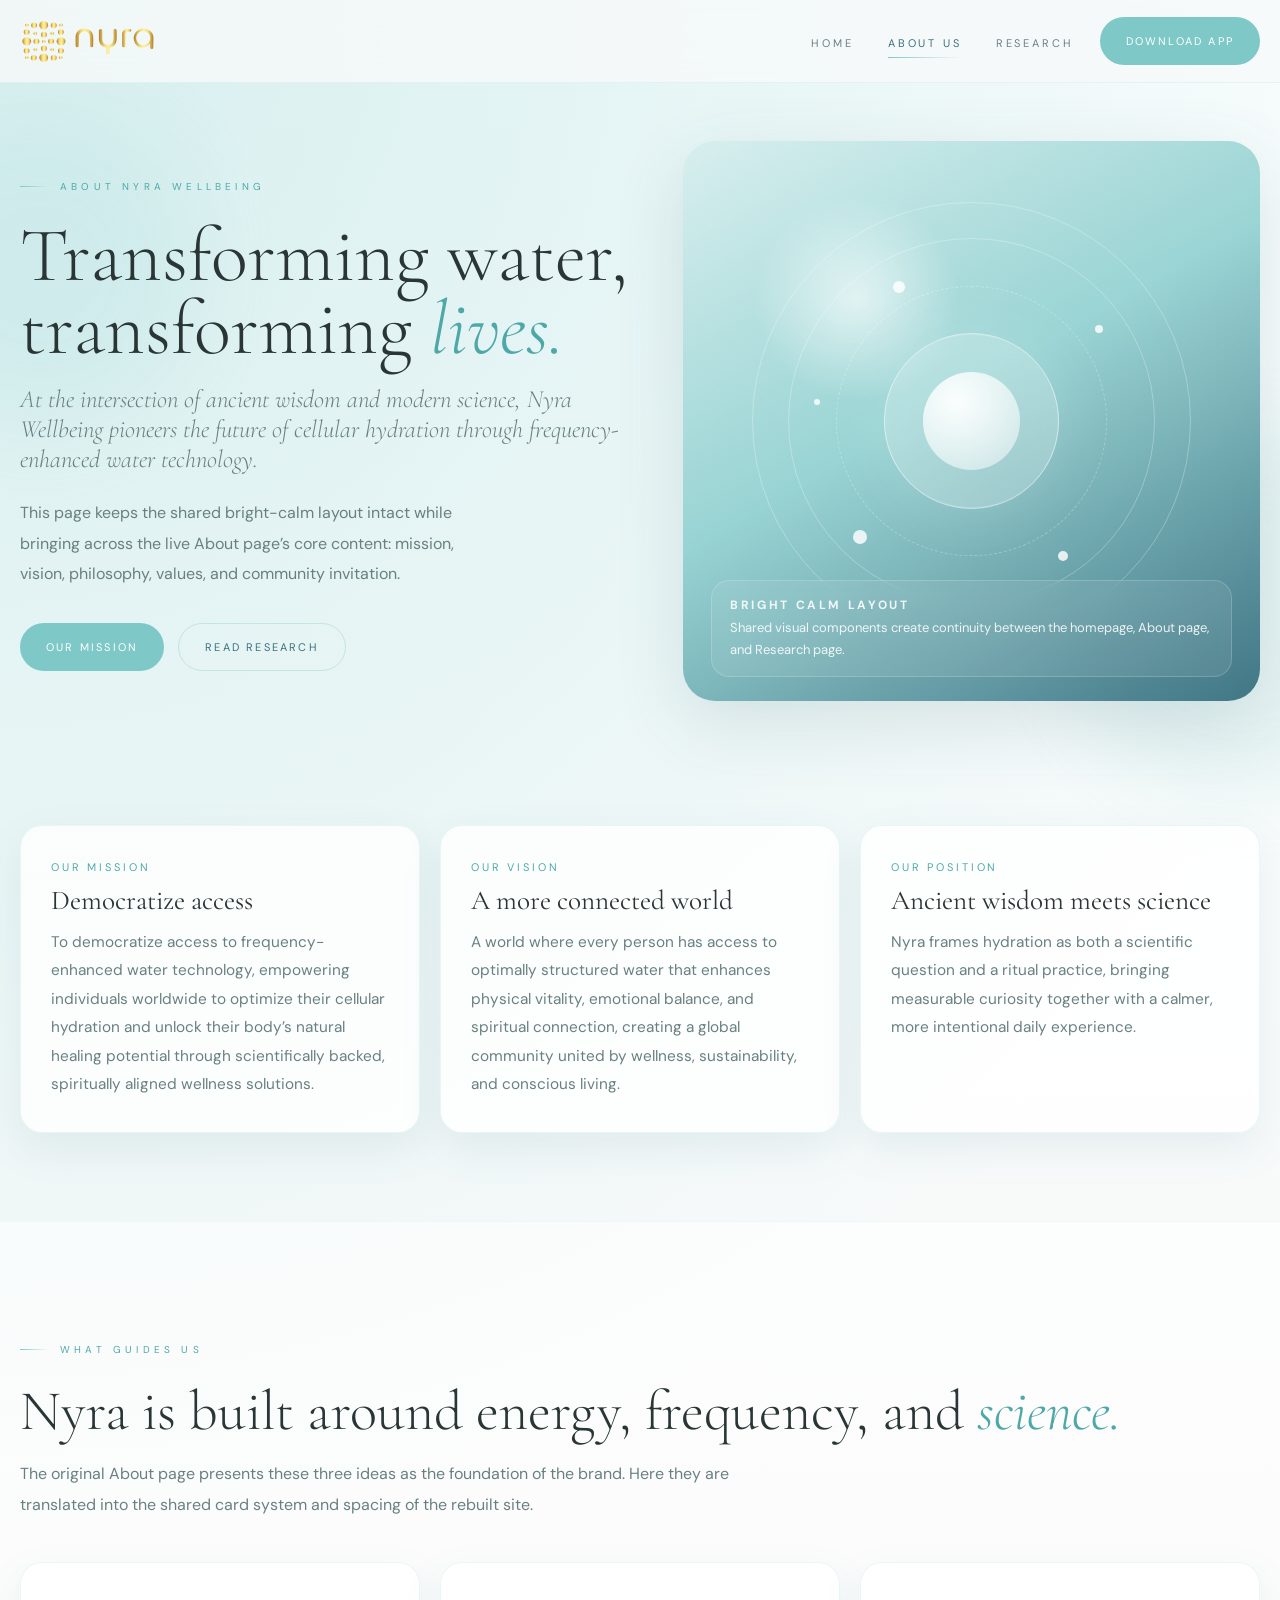
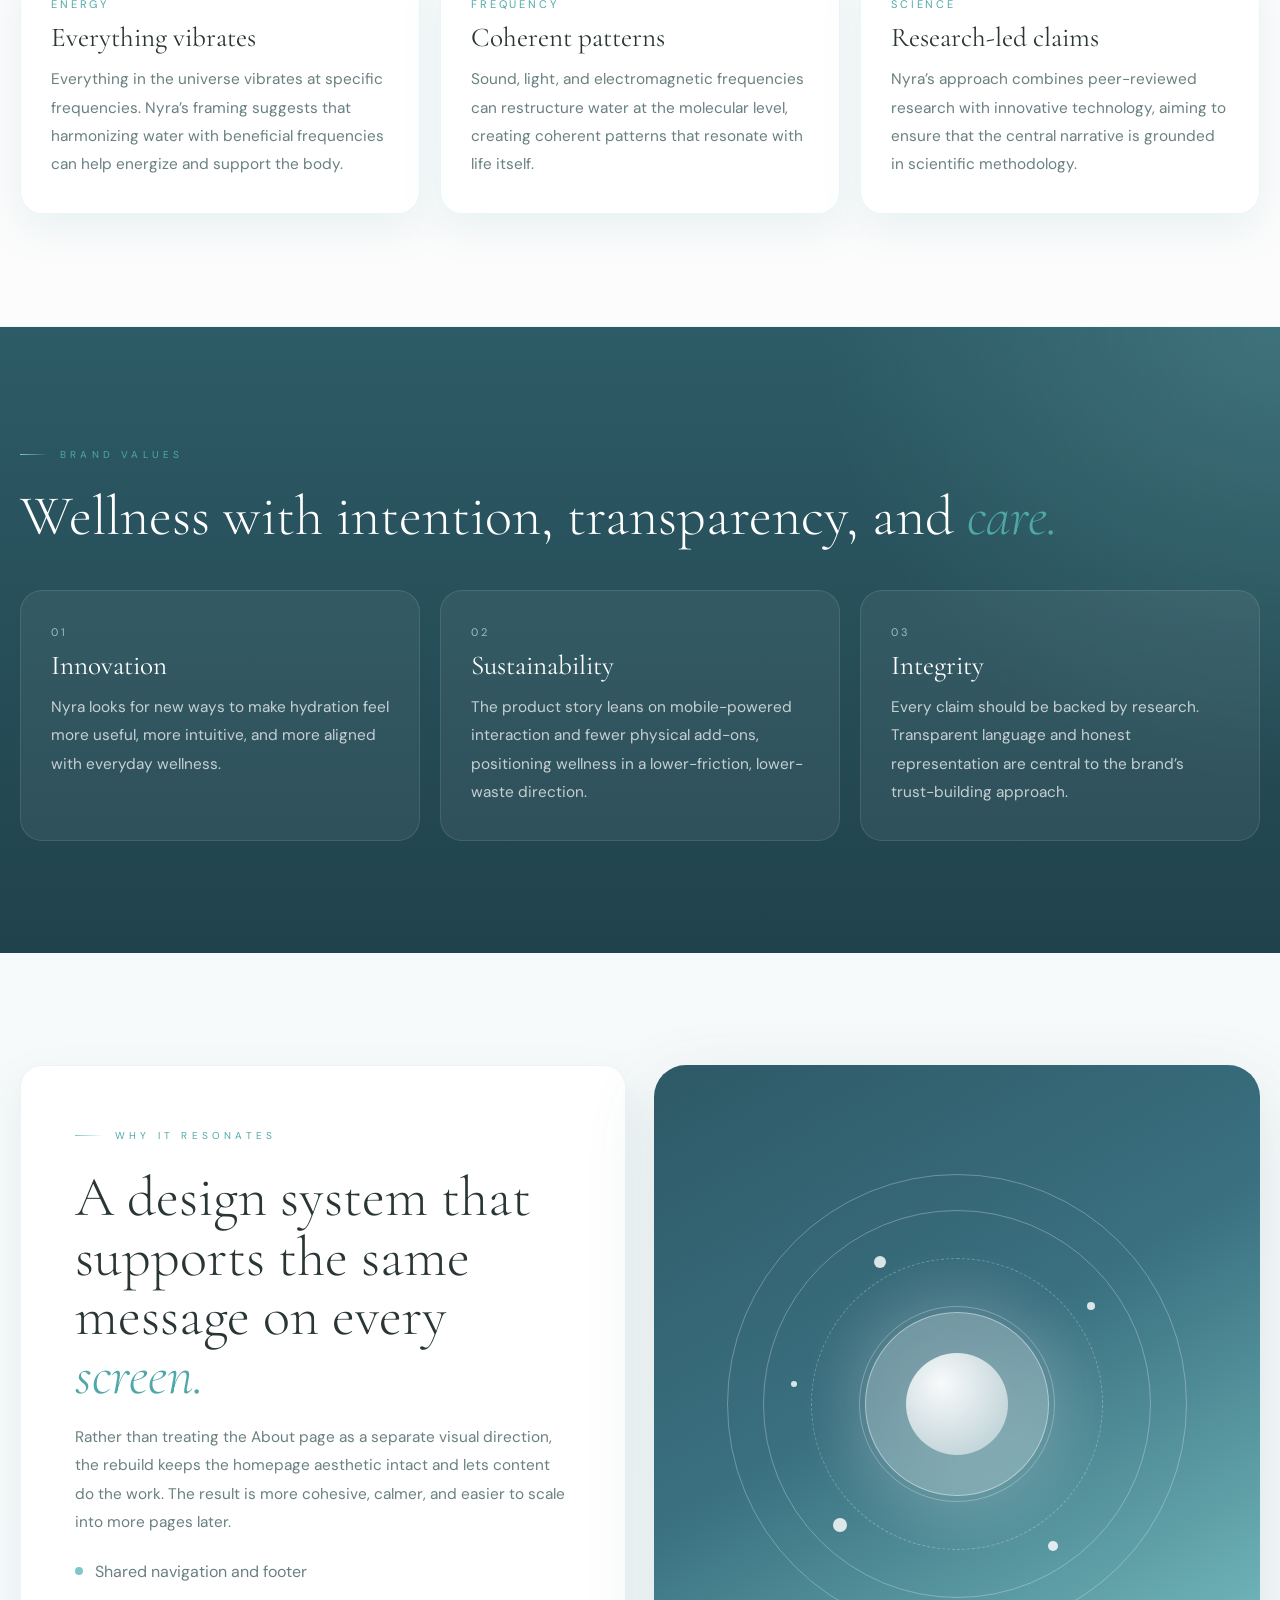
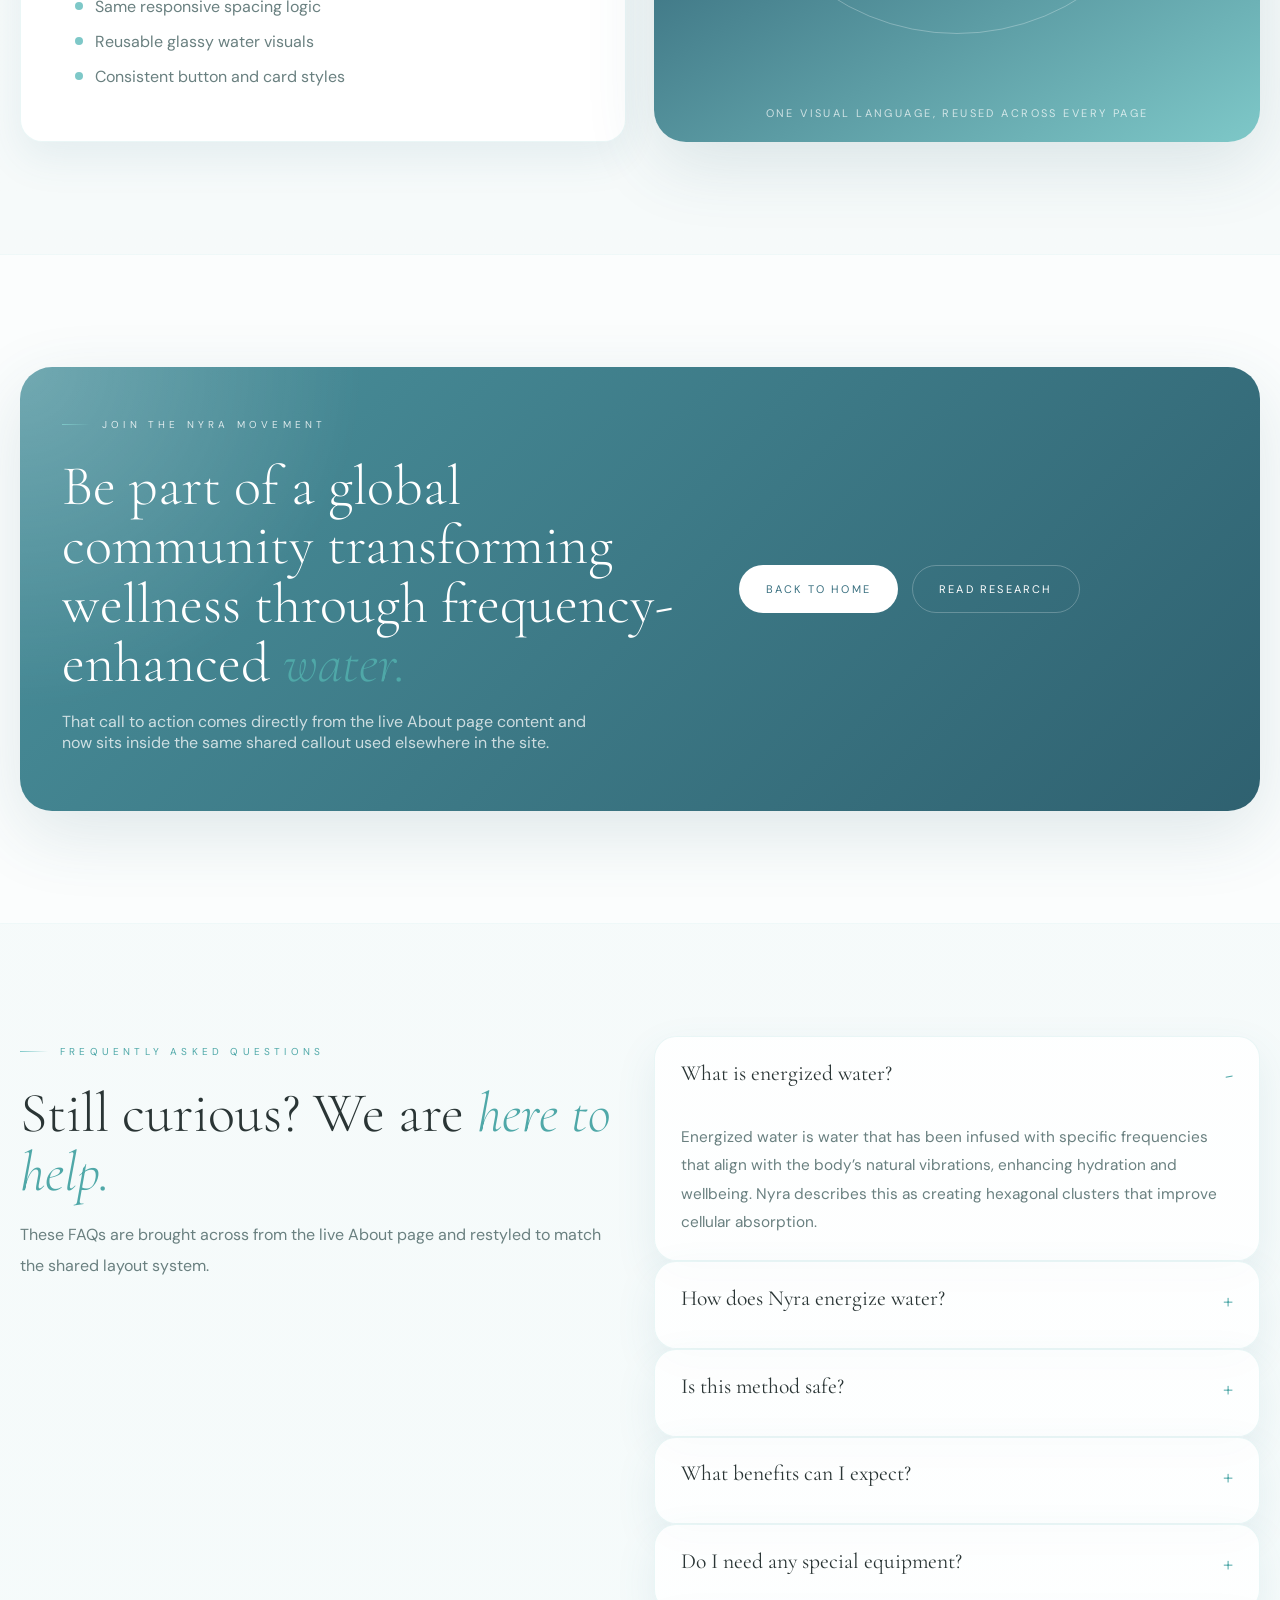
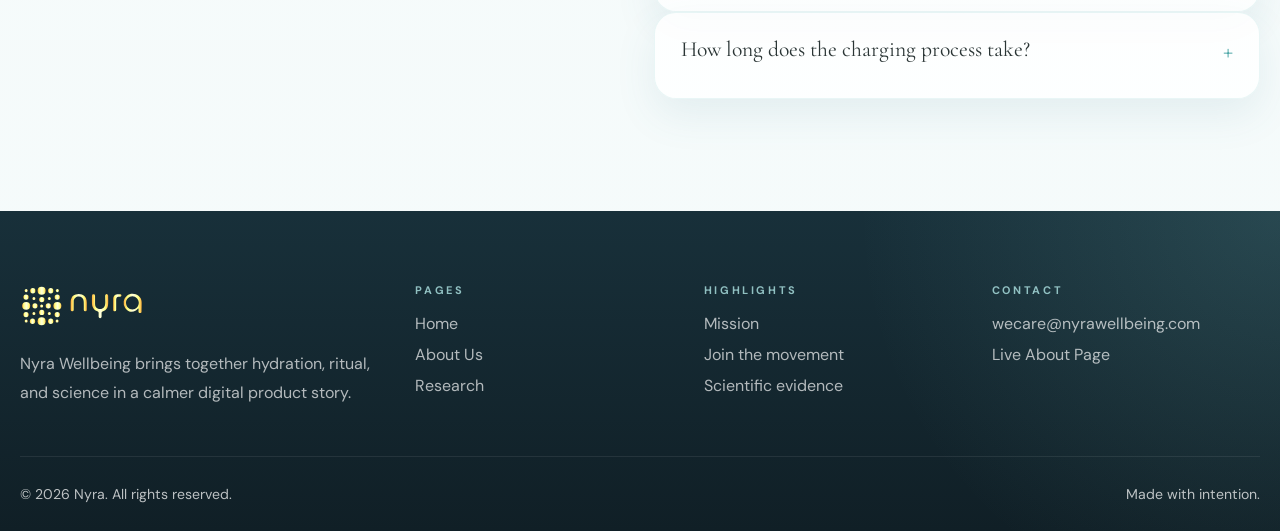
==== about.html @ 3daca449 "Add files via upload" ====
<!DOCTYPE html>
<html lang="en">
<head>
  <meta charset="UTF-8">
  <meta name="viewport" content="width=device-width, initial-scale=1.0">
  <title>About Us | Nyra</title>
  <meta name="description" content="Learn about Nyra Wellbeing's mission, vision, values, and the philosophy behind frequency-enhanced water technology.">
  <link rel="icon" href="logo.svg" type="image/svg+xml">
  <link rel="stylesheet" href="styles.css">
</head>
<body class="is-loading">
  <div class="preloader" data-preloader aria-hidden="true">
    <div class="preloader__orb">
      <span class="preloader__ring"></span>
      <span class="preloader__ring"></span>
      <span class="preloader__ring"></span>
      <div class="preloader__logo-wrap">
        <img class="preloader__logo" src="logo.svg" alt="Nyra logo">
      </div>
      <span class="preloader__label">Loading Nyra</span>
    </div>
  </div>

  <div class="page-shell">
    <header class="site-header">
      <div class="container site-header__inner">
        <a class="brand" href="index.html" aria-label="Nyra home"><img src="logo.svg" alt="Nyra"></a>
        <button class="nav-toggle" type="button" aria-label="Toggle navigation" aria-expanded="false" data-nav-toggle><span></span></button>
        <nav class="site-nav" data-site-nav aria-label="Primary">
          <ul class="site-nav__links">
            <li><a href="index.html">Home</a></li>
            <li><a href="about.html" aria-current="page">About Us</a></li>
            <li><a href="research.html">Research</a></li>
          </ul>
          <a class="button" href="#join">Download App</a>
        </nav>
      </div>
    </header>

    <main>
      <section class="page-hero">
        <div class="container page-hero__grid">
          <div>
            <div class="eyebrow">About Nyra Wellbeing</div>
            <h1 class="display">Transforming water, transforming <em>lives.</em></h1>
            <p class="hero__sub">At the intersection of ancient wisdom and modern science, Nyra Wellbeing pioneers the future of cellular hydration through frequency-enhanced water technology.</p>
            <p class="lede">This page keeps the shared bright-calm layout intact while bringing across the live About page’s core content: mission, vision, philosophy, values, and community invitation.</p>
            <div class="hero__actions">
              <a class="button" href="#mission">Our Mission</a>
              <a class="button-ghost" href="research.html">Read Research</a>
            </div>
          </div>
          <div class="page-visual page-visual--alt">
            <div class="page-visual__inner">
              <div class="orb-cluster">
                <span class="orb-cluster__ring"></span><span class="orb-cluster__ring"></span><span class="orb-cluster__ring"></span><span class="orb-cluster__ring"></span>
                <span class="bubble bubble--1"></span><span class="bubble bubble--2"></span><span class="bubble bubble--3"></span><span class="bubble bubble--4"></span><span class="bubble bubble--5"></span>
                <div class="orb-cluster__core"></div>
              </div>
            </div>
            <div class="page-visual__caption"><strong>Bright Calm Layout</strong><p>Shared visual components create continuity between the homepage, About page, and Research page.</p></div>
          </div>
        </div>
      </section>

      <section class="section section--compact" id="mission">
        <div class="container cards-3">
          <article class="value-card"><div class="card__kicker">Our Mission</div><h3>Democratize access</h3><p>To democratize access to frequency-enhanced water technology, empowering individuals worldwide to optimize their cellular hydration and unlock their body’s natural healing potential through scientifically backed, spiritually aligned wellness solutions.</p></article>
          <article class="value-card"><div class="card__kicker">Our Vision</div><h3>A more connected world</h3><p>A world where every person has access to optimally structured water that enhances physical vitality, emotional balance, and spiritual connection, creating a global community united by wellness, sustainability, and conscious living.</p></article>
          <article class="value-card"><div class="card__kicker">Our Position</div><h3>Ancient wisdom meets science</h3><p>Nyra frames hydration as both a scientific question and a ritual practice, bringing measurable curiosity together with a calmer, more intentional daily experience.</p></article>
        </div>
      </section>

      <section class="section section-surface">
        <div class="container">
          <div class="eyebrow">What Guides Us</div>
          <h2 class="heading">Nyra is built around energy, frequency, and <em>science.</em></h2>
          <p class="intro">The original About page presents these three ideas as the foundation of the brand. Here they are translated into the shared card system and spacing of the rebuilt site.</p>
          <div class="cards-3" style="margin-top: 42px;">
            <article class="card"><div class="card__kicker">Energy</div><h3>Everything vibrates</h3><p>Everything in the universe vibrates at specific frequencies. Nyra’s framing suggests that harmonizing water with beneficial frequencies can help energize and support the body.</p></article>
            <article class="card"><div class="card__kicker">Frequency</div><h3>Coherent patterns</h3><p>Sound, light, and electromagnetic frequencies can restructure water at the molecular level, creating coherent patterns that resonate with life itself.</p></article>
            <article class="card"><div class="card__kicker">Science</div><h3>Research-led claims</h3><p>Nyra’s approach combines peer-reviewed research with innovative technology, aiming to ensure that the central narrative is grounded in scientific methodology.</p></article>
          </div>
        </div>
      </section>

      <section class="section section-dark">
        <div class="container">
          <div class="eyebrow">Brand Values</div>
          <h2 class="heading">Wellness with intention, transparency, and <em>care.</em></h2>
          <div class="timeline-grid" style="margin-top: 44px;">
            <article class="timeline-card"><div class="timeline-card__step">01</div><h3>Innovation</h3><p>Nyra looks for new ways to make hydration feel more useful, more intuitive, and more aligned with everyday wellness.</p></article>
            <article class="timeline-card"><div class="timeline-card__step">02</div><h3>Sustainability</h3><p>The product story leans on mobile-powered interaction and fewer physical add-ons, positioning wellness in a lower-friction, lower-waste direction.</p></article>
            <article class="timeline-card"><div class="timeline-card__step">03</div><h3>Integrity</h3><p>Every claim should be backed by research. Transparent language and honest representation are central to the brand’s trust-building approach.</p></article>
          </div>
        </div>
      </section>

      <section class="section">
        <div class="container split-panel">
          <div class="panel split-copy">
            <div class="eyebrow">Why It Resonates</div>
            <h2 class="heading">A design system that supports the same message on every <em>screen.</em></h2>
            <p>Rather than treating the About page as a separate visual direction, the rebuild keeps the homepage aesthetic intact and lets content do the work. The result is more cohesive, calmer, and easier to scale into more pages later.</p>
            <div class="pill-list"><span>Shared navigation and footer</span><span>Same responsive spacing logic</span><span>Reusable glassy water visuals</span><span>Consistent button and card styles</span></div>
          </div>
          <div class="panel-visual">
            <div class="hero-visual__inner">
              <div class="hero-orb">
                <span class="ring"></span><span class="ring"></span><span class="ring"></span><span class="ring"></span>
                <span class="spark spark--1"></span><span class="spark spark--2"></span><span class="spark spark--3"></span><span class="spark spark--4"></span><span class="spark spark--5"></span>
                <div class="orb-core"></div>
              </div>
            </div>
            <div class="panel-visual__note">One visual language, reused across every page</div>
          </div>
        </div>
      </section>

      <section class="section section-surface" id="join">
        <div class="container cta-band">
          <div>
            <div class="eyebrow" style="color: rgba(255,255,255,0.8);">Join the Nyra Movement</div>
            <h2 class="heading">Be part of a global community transforming wellness through frequency-enhanced <em>water.</em></h2>
            <p>That call to action comes directly from the live About page content and now sits inside the same shared callout used elsewhere in the site.</p>
          </div>
          <div class="hero__actions" style="margin-top: 0;">
            <a class="button-light" href="index.html">Back to Home</a>
            <a class="button-ghost" href="research.html" style="color: white; border-color: rgba(255,255,255,0.24);">Read Research</a>
          </div>
        </div>
      </section>

      <section class="section">
        <div class="container faq-grid">
          <div>
            <div class="eyebrow">Frequently Asked Questions</div>
            <h2 class="heading">Still curious? We are <em>here to help.</em></h2>
            <p class="intro">These FAQs are brought across from the live About page and restyled to match the shared layout system.</p>
          </div>
          <div>
            <details class="faq-item" open><summary>What is energized water?</summary><p>Energized water is water that has been infused with specific frequencies that align with the body’s natural vibrations, enhancing hydration and wellbeing. Nyra describes this as creating hexagonal clusters that improve cellular absorption.</p></details>
            <details class="faq-item"><summary>How does Nyra energize water?</summary><p>The Nyra app uses frequency patterns and sound vibrations delivered through a mobile device to charge water at a molecular level, using proprietary algorithms to restructure water for improved bioavailability.</p></details>
            <details class="faq-item"><summary>Is this method safe?</summary><p>Nyra positions the method as non-invasive, eco-friendly, and aligned to natural resonance patterns found in healthy biological systems.</p></details>
            <details class="faq-item"><summary>What benefits can I expect?</summary><p>Regular use may help improve cellular hydration, energy levels, emotional balance, immunity, and overall vitality, with users also reporting support for meditation, sleep, and physical performance.</p></details>
            <details class="faq-item"><summary>Do I need any special equipment?</summary><p>No. The experience is designed around just a mobile phone, the Nyra app, and clean drinking water.</p></details>
            <details class="faq-item"><summary>How long does the charging process take?</summary><p>Typical sessions range from 3 to 10 minutes depending on the selected wellness goal.</p></details>
          </div>
        </div>
      </section>
    </main>

    <footer class="footer">
      <div class="container">
        <div class="footer-grid">
          <div><a class="brand" href="index.html" aria-label="Nyra home"><img src="logo.svg" alt="Nyra"></a><p style="max-width: 360px; line-height: 1.85;">Nyra Wellbeing brings together hydration, ritual, and science in a calmer digital product story.</p></div>
          <div><h3>Pages</h3><ul><li><a href="index.html">Home</a></li><li><a href="about.html">About Us</a></li><li><a href="research.html">Research</a></li></ul></div>
          <div><h3>Highlights</h3><ul><li><a href="#mission">Mission</a></li><li><a href="#join">Join the movement</a></li><li><a href="research.html">Scientific evidence</a></li></ul></div>
          <div><h3>Contact</h3><ul><li><a href="mailto:wecare@nyrawellbeing.com">wecare@nyrawellbeing.com</a></li><li><a href="https://nyrawellbeing.com/about-us/" target="_blank" rel="noreferrer">Live About Page</a></li></ul></div>
        </div>
        <div class="footer-bottom"><span>&copy; <span data-year></span> Nyra. All rights reserved.</span><span>Made with intention.</span></div>
      </div>
    </footer>
  </div>

  <script src="script.js"></script>
</body>
</html>
---- styles.css ----
@import url("https://fonts.googleapis.com/css2?family=Cormorant+Garamond:wght@300;400;500;600&family=DM+Sans:wght@300;400;500;600&display=swap");

*,
*::before,
*::after {
  box-sizing: border-box;
}

:root {
  --spark: #7ec8c8;
  --spark-light: #a8dcdc;
  --spark-dark: #4fa8a8;
  --deep: #3a7080;
  --deepest: #234450;
  --haze: #f7f9f9;
  --mist: #ebf5f5;
  --glacial: #d8eeee;
  --foam: rgba(255, 255, 255, 0.74);
  --slate: #2a3535;
  --grey: #6a8080;
  --soft-grey: #8fa6a6;
  --pearl: #f2ece2;
  --sand: #ede4d8;
  --shadow: 0 22px 70px rgba(48, 101, 114, 0.14);
  --shadow-soft: 0 16px 40px rgba(72, 132, 144, 0.1);
  --radius-lg: 32px;
  --radius-md: 22px;
  --radius-sm: 16px;
  --container: 1240px;
  --nav-h: 82px;
}

html {
  scroll-behavior: smooth;
}

body {
  margin: 0;
  font-family: "DM Sans", sans-serif;
  color: var(--slate);
  background:
    radial-gradient(circle at top left, rgba(168, 220, 220, 0.45), transparent 28%),
    linear-gradient(180deg, #fcfefe 0%, var(--haze) 28%, #f5fbfb 100%);
  overflow-x: hidden;
}

body.is-loading {
  overflow: hidden;
}

img {
  max-width: 100%;
  display: block;
}

a {
  color: inherit;
}

.page-shell {
  position: relative;
  isolation: isolate;
}

.page-shell::before,
.page-shell::after {
  content: "";
  position: fixed;
  inset: auto;
  pointer-events: none;
  z-index: -1;
  border-radius: 999px;
  filter: blur(40px);
  opacity: 0.45;
}

.page-shell::before {
  top: 12vh;
  left: -120px;
  width: 320px;
  height: 320px;
  background: rgba(168, 220, 220, 0.5);
}

.page-shell::after {
  right: -140px;
  bottom: 12vh;
  width: 360px;
  height: 360px;
  background: rgba(126, 200, 200, 0.32);
}

.preloader {
  position: fixed;
  inset: 0;
  z-index: 9999;
  display: grid;
  place-items: center;
  background:
    radial-gradient(circle at top, rgba(255, 255, 255, 0.78), transparent 32%),
    linear-gradient(160deg, #dff3f5 0%, #8ccfd1 38%, #3d7b89 100%);
  transition: opacity 0.5s ease, visibility 0.5s ease;
}

.preloader::before,
.preloader::after {
  content: "";
  position: absolute;
  inset: auto;
  width: min(90vw, 760px);
  height: 160px;
  left: 50%;
  transform: translateX(-50%);
  border-radius: 50%;
  background: radial-gradient(circle, rgba(255, 255, 255, 0.24) 0%, rgba(255, 255, 255, 0.04) 58%, transparent 78%);
  animation: preloaderDrift 4.4s ease-in-out infinite;
}

.preloader::before {
  bottom: 18%;
}

.preloader::after {
  bottom: 14%;
  width: min(96vw, 880px);
  opacity: 0.55;
  animation-duration: 5.6s;
  animation-direction: reverse;
}

.preloader.is-hidden {
  opacity: 0;
  visibility: hidden;
}

.preloader__orb {
  position: relative;
  width: min(42vw, 240px);
  aspect-ratio: 1;
  display: grid;
  place-items: center;
  animation: preloaderFloat 3.8s ease-in-out infinite;
}

.preloader__ring,
.preloader__orb::before,
.preloader__orb::after {
  position: absolute;
  inset: 0;
  border-radius: 50%;
}

.preloader__ring {
  border: 1px solid rgba(255, 255, 255, 0.34);
  animation: spin 12s linear infinite, ripplePulse 3.6s ease-in-out infinite;
}

.preloader__ring:nth-child(2) {
  inset: 16px;
  animation-duration: 8s;
  animation-direction: reverse;
}

.preloader__ring:nth-child(3) {
  inset: 34px;
  animation-duration: 5s;
}

.preloader__orb::before {
  content: "";
  inset: 48px;
  background: radial-gradient(circle at 35% 30%, rgba(255, 255, 255, 0.9), rgba(255, 255, 255, 0.18) 58%, rgba(255, 255, 255, 0.08) 100%);
  border: 1px solid rgba(255, 255, 255, 0.4);
  box-shadow: 0 0 50px rgba(255, 255, 255, 0.28);
}

.preloader__orb::after {
  content: "";
  inset: auto 30px 14px 30px;
  height: 34%;
  border-radius: 100%;
  background: linear-gradient(180deg, rgba(255, 255, 255, 0.18), rgba(255, 255, 255, 0.5));
  animation: wave 2.4s ease-in-out infinite;
}

.preloader__logo-wrap {
  position: relative;
  z-index: 2;
  width: 118px;
  height: 118px;
  border-radius: 50%;
  display: grid;
  place-items: center;
  background: rgba(255, 255, 255, 0.22);
  border: 1px solid rgba(255, 255, 255, 0.42);
  backdrop-filter: blur(10px);
  box-shadow: 0 0 42px rgba(255, 255, 255, 0.18);
  animation: logoBreathe 2.8s ease-in-out infinite;
}

.preloader__logo {
  width: 76px;
  max-width: 76px;
  filter: brightness(0) invert(1);
  opacity: 0.96;
}

.preloader__label {
  position: absolute;
  bottom: -52px;
  left: 50%;
  transform: translateX(-50%);
  color: white;
  font-size: 11px;
  letter-spacing: 0.42em;
  text-transform: uppercase;
  white-space: nowrap;
}

.container {
  width: min(calc(100% - 40px), var(--container));
  margin: 0 auto;
}

.site-header {
  position: sticky;
  top: 0;
  z-index: 600;
  backdrop-filter: blur(18px);
  background: rgba(247, 249, 249, 0.82);
  border-bottom: 1px solid rgba(126, 200, 200, 0.15);
}

.site-header__inner {
  min-height: var(--nav-h);
  display: flex;
  align-items: center;
  justify-content: space-between;
  gap: 24px;
}

.brand {
  display: inline-flex;
  align-items: center;
}

.brand img {
  width: 136px;
  height: auto;
}

.nav-toggle {
  display: none;
  width: 48px;
  height: 48px;
  border: 1px solid rgba(58, 112, 128, 0.16);
  border-radius: 50%;
  background: rgba(255, 255, 255, 0.75);
  color: var(--deep);
  cursor: pointer;
}

.nav-toggle span,
.nav-toggle span::before,
.nav-toggle span::after {
  display: block;
  width: 18px;
  height: 2px;
  margin: 0 auto;
  background: currentColor;
  border-radius: 999px;
  transition: transform 0.25s ease, opacity 0.25s ease;
  content: "";
}

.nav-toggle span::before {
  transform: translateY(-6px);
}

.nav-toggle span::after {
  transform: translateY(4px);
}

.nav-toggle[aria-expanded="true"] span {
  background: transparent;
}

.nav-toggle[aria-expanded="true"] span::before {
  transform: translateY(0) rotate(45deg);
}

.nav-toggle[aria-expanded="true"] span::after {
  transform: translateY(-2px) rotate(-45deg);
}

.site-nav {
  display: flex;
  align-items: center;
  gap: 26px;
}

.site-nav__links {
  display: flex;
  align-items: center;
  gap: 34px;
  margin: 0;
  padding: 0;
  list-style: none;
}

.site-nav__links a {
  position: relative;
  text-decoration: none;
  color: var(--grey);
  font-size: 11px;
  letter-spacing: 0.26em;
  text-transform: uppercase;
}

.site-nav__links a::after {
  content: "";
  position: absolute;
  left: 0;
  bottom: -8px;
  width: 100%;
  height: 1px;
  background: linear-gradient(90deg, var(--spark), transparent);
  transform: scaleX(0);
  transform-origin: left;
  transition: transform 0.25s ease;
}

.site-nav__links a:hover::after,
.site-nav__links a[aria-current="page"]::after {
  transform: scaleX(1);
}

.site-nav__links a[aria-current="page"] {
  color: var(--deep);
}

.button,
.button-secondary,
.button-ghost,
.button-light {
  display: inline-flex;
  align-items: center;
  justify-content: center;
  gap: 10px;
  min-height: 48px;
  padding: 0 26px;
  border-radius: 999px;
  text-decoration: none;
  text-transform: uppercase;
  letter-spacing: 0.2em;
  font-size: 11px;
  transition: transform 0.2s ease, background 0.2s ease, color 0.2s ease, border-color 0.2s ease;
}

.button:hover,
.button-secondary:hover,
.button-ghost:hover,
.button-light:hover {
  transform: translateY(-2px);
}

.button {
  background: var(--spark);
  color: white;
  border: none;
}

.button:hover {
  background: var(--spark-dark);
}

.button-secondary {
  background: var(--deep);
  color: white;
  border: none;
}

.button-ghost {
  background: transparent;
  color: var(--deep);
  border: 1px solid rgba(126, 200, 200, 0.34);
}

.button-ghost:hover {
  background: var(--mist);
}

.button-light {
  background: white;
  color: var(--deep);
  border: 1px solid rgba(255, 255, 255, 0.2);
}

.button,
.button-secondary,
.button-ghost,
.button-light {
  position: relative;
  overflow: hidden;
}

.button::after,
.button-secondary::after,
.button-ghost::after,
.button-light::after {
  content: "";
  position: absolute;
  inset: auto auto 50% 50%;
  width: 10px;
  height: 10px;
  border-radius: 50%;
  background: rgba(255, 255, 255, 0.28);
  transform: translate(-50%, 50%) scale(0);
  opacity: 0;
  transition: transform 0.35s ease, opacity 0.35s ease;
}

.button:active::after,
.button-secondary:active::after,
.button-ghost:active::after,
.button-light:active::after {
  transform: translate(-50%, 50%) scale(14);
  opacity: 1;
}

.eyebrow {
  display: inline-flex;
  align-items: center;
  gap: 12px;
  margin-bottom: 26px;
  color: var(--spark-dark);
  font-size: 10px;
  letter-spacing: 0.42em;
  text-transform: uppercase;
}

.eyebrow::before {
  content: "";
  width: 28px;
  height: 1px;
  background: linear-gradient(90deg, var(--spark), transparent);
}

.section {
  padding: 112px 0;
}

.section--compact {
  padding: 88px 0;
}

.display {
  margin: 0 0 18px;
  font-family: "Cormorant Garamond", serif;
  font-size: clamp(3.5rem, 7vw, 5.5rem);
  line-height: 0.96;
  font-weight: 300;
}

.display em,
.heading em {
  color: var(--spark-dark);
  font-style: italic;
}

.heading {
  margin: 0 0 18px;
  font-family: "Cormorant Garamond", serif;
  font-size: clamp(2.3rem, 4.4vw, 3.6rem);
  line-height: 1.05;
  font-weight: 300;
}

.intro {
  max-width: 760px;
  color: var(--grey);
  font-size: 1rem;
  line-height: 1.9;
}

.lede {
  max-width: 470px;
  color: var(--grey);
  font-size: 1rem;
  line-height: 1.9;
}

.hero {
  position: relative;
  padding: 56px 0 48px;
}

.hero__grid {
  display: grid;
  grid-template-columns: 1.05fr 0.95fr;
  gap: 42px;
  align-items: center;
  min-height: calc(100vh - var(--nav-h) - 56px);
}

.hero__sub {
  margin: 0 0 24px;
  font-family: "Cormorant Garamond", serif;
  font-style: italic;
  font-weight: 300;
  font-size: clamp(1.2rem, 2vw, 1.55rem);
  color: var(--grey);
}

.hero__actions,
.split-actions {
  display: flex;
  flex-wrap: wrap;
  gap: 14px;
  margin-top: 34px;
}

.trust-row {
  display: flex;
  flex-wrap: wrap;
  gap: 20px 24px;
  margin-top: 34px;
}

.trust-row span {
  display: inline-flex;
  align-items: center;
  gap: 8px;
  color: var(--soft-grey);
  font-size: 12px;
  letter-spacing: 0.12em;
  text-transform: uppercase;
}

.trust-row span::before {
  content: "";
  width: 7px;
  height: 7px;
  border-radius: 50%;
  background: var(--spark);
}

.hero-visual,
.panel-visual,
.orb-panel,
.page-visual {
  position: relative;
  overflow: hidden;
  border-radius: var(--radius-lg);
  min-height: 620px;
  background:
    radial-gradient(circle at 28% 24%, rgba(255, 255, 255, 0.68), transparent 18%),
    linear-gradient(150deg, rgba(235, 245, 245, 0.98) 0%, rgba(216, 238, 238, 0.95) 32%, rgba(126, 200, 200, 0.88) 70%, rgba(58, 112, 128, 0.92) 100%);
  box-shadow: var(--shadow);
}

.hero-visual__inner,
.orb-panel__inner,
.page-visual__inner {
  position: absolute;
  inset: 0;
  display: grid;
  place-items: center;
}

.hero-orb,
.orb-cluster {
  position: relative;
  width: min(76%, 460px);
  aspect-ratio: 1;
}

.ring,
.orb-cluster__ring {
  position: absolute;
  inset: 0;
  border-radius: 50%;
  border: 1px solid rgba(255, 255, 255, 0.28);
}

.ring:nth-child(2),
.orb-cluster__ring:nth-child(2) {
  inset: 36px;
  animation: spin 38s linear infinite;
}

.ring:nth-child(3),
.orb-cluster__ring:nth-child(3) {
  inset: 84px;
  border-style: dashed;
  animation: spin 26s linear infinite reverse;
}

.ring:nth-child(4),
.orb-cluster__ring:nth-child(4) {
  inset: 132px;
}

.orb-core,
.orb-cluster__core {
  position: absolute;
  inset: 30%;
  display: grid;
  place-items: center;
  border-radius: 50%;
  background: rgba(255, 255, 255, 0.24);
  border: 1px solid rgba(255, 255, 255, 0.42);
  box-shadow: 0 0 70px rgba(255, 255, 255, 0.16);
  backdrop-filter: blur(12px);
}

.orb-core::after,
.orb-cluster__core::after {
  content: "";
  width: 56%;
  height: 56%;
  border-radius: 50%;
  background: radial-gradient(circle at 35% 30%, rgba(255, 255, 255, 0.95), rgba(255, 255, 255, 0.4));
}

.spark,
.bubble {
  position: absolute;
  border-radius: 50%;
  background: rgba(255, 255, 255, 0.82);
  animation: float 5s ease-in-out infinite;
}

.spark--1,
.bubble--1 {
  top: 18%;
  left: 32%;
  width: 12px;
  height: 12px;
}

.spark--2,
.bubble--2 {
  top: 28%;
  right: 20%;
  width: 8px;
  height: 8px;
  animation-delay: 0.8s;
}

.spark--3,
.bubble--3 {
  bottom: 22%;
  left: 23%;
  width: 14px;
  height: 14px;
  animation-delay: 1.2s;
}

.spark--4,
.bubble--4 {
  bottom: 18%;
  right: 28%;
  width: 10px;
  height: 10px;
  animation-delay: 1.8s;
}

.spark--5,
.bubble--5 {
  top: 45%;
  left: 14%;
  width: 6px;
  height: 6px;
  animation-delay: 2.1s;
}

.hero-visual__caption,
.page-visual__caption {
  position: absolute;
  inset: auto 28px 24px;
  padding: 16px 18px;
  border-radius: 18px;
  color: rgba(255, 255, 255, 0.88);
  background: rgba(255, 255, 255, 0.08);
  border: 1px solid rgba(255, 255, 255, 0.18);
  backdrop-filter: blur(10px);
}

.hero-visual__caption strong,
.page-visual__caption strong {
  display: block;
  margin-bottom: 4px;
  font-size: 12px;
  letter-spacing: 0.22em;
  text-transform: uppercase;
}

.hero-visual__caption p,
.page-visual__caption p {
  margin: 0;
  font-size: 13px;
  line-height: 1.65;
}

.split-panel,
.feature-panel,
.faq-grid,
.cta-band {
  display: grid;
  gap: 28px;
}

.split-panel,
.feature-panel,
.faq-grid {
  grid-template-columns: repeat(2, minmax(0, 1fr));
  align-items: stretch;
}

.panel,
.card,
.stat-card,
.quote-card,
.faq-item,
.study-card,
.timeline-card,
.value-card {
  position: relative;
  overflow: hidden;
  border-radius: var(--radius-md);
  background: rgba(255, 255, 255, 0.82);
  border: 1px solid rgba(126, 200, 200, 0.16);
  box-shadow: var(--shadow-soft);
}

.panel {
  padding: 42px;
}

.section-surface {
  background: rgba(255, 255, 255, 0.56);
  border-top: 1px solid rgba(126, 200, 200, 0.1);
  border-bottom: 1px solid rgba(126, 200, 200, 0.1);
}

.cards-3,
.cards-4,
.study-grid,
.stat-grid,
.timeline-grid,
.footer-grid,
.steps,
.testimonial-strip {
  display: grid;
  gap: 20px;
}

.cards-3,
.study-grid,
.timeline-grid {
  grid-template-columns: repeat(3, minmax(0, 1fr));
}

.cards-4,
.stat-grid {
  grid-template-columns: repeat(4, minmax(0, 1fr));
}

.card,
.study-card,
.timeline-card,
.value-card,
.stat-card,
.quote-card {
  padding: 34px 30px;
}

.card::after,
.study-card::after,
.timeline-card::after,
.value-card::after,
.stat-card::after,
.quote-card::after {
  content: "";
  position: absolute;
  inset: auto 0 0;
  height: 2px;
  background: linear-gradient(90deg, var(--spark), transparent 75%);
  opacity: 0;
  transition: opacity 0.25s ease;
}

.card:hover::after,
.study-card:hover::after,
.timeline-card:hover::after,
.value-card:hover::after,
.stat-card:hover::after,
.quote-card:hover::after {
  opacity: 1;
}

.card__kicker,
.study-card__meta,
.timeline-card__step {
  margin-bottom: 12px;
  color: var(--spark-dark);
  font-size: 11px;
  letter-spacing: 0.26em;
  text-transform: uppercase;
}

.card h3,
.study-card h3,
.timeline-card h3,
.value-card h3,
.faq-item summary,
.quote-card h3 {
  margin: 0 0 12px;
  font-family: "Cormorant Garamond", serif;
  font-weight: 400;
  line-height: 1.1;
}

.card h3,
.study-card h3,
.timeline-card h3,
.value-card h3,
.quote-card h3 {
  font-size: 1.7rem;
}

.card p,
.study-card p,
.timeline-card p,
.value-card p,
.quote-card p,
.faq-item p,
.panel p,
.stat-card p {
  margin: 0;
  color: var(--grey);
  line-height: 1.85;
  font-size: 0.96rem;
}

.stat-card {
  display: grid;
  gap: 12px;
}

.stat-card__value {
  font-family: "Cormorant Garamond", serif;
  font-size: clamp(2.5rem, 4vw, 4rem);
  line-height: 0.9;
  color: var(--deep);
}

.stat-card__label {
  font-size: 11px;
  text-transform: uppercase;
  letter-spacing: 0.26em;
  color: var(--spark-dark);
}

.split-copy {
  padding: 54px;
  background: white;
}

.panel-visual {
  min-height: 520px;
  background:
    radial-gradient(circle at 50% 50%, rgba(255, 255, 255, 0.16), transparent 34%),
    linear-gradient(150deg, #2e5966 0%, #3a7080 45%, #7ec8c8 100%);
}

.wave-grid {
  position: absolute;
  inset: 0;
  background: repeating-radial-gradient(circle at center, rgba(255, 255, 255, 0.2) 0 2px, transparent 2px 44px);
  opacity: 0.45;
}

.wave-axis,
.wave-axis::before,
.wave-axis::after {
  position: absolute;
  top: 50%;
  left: 50%;
  width: 68%;
  height: 1px;
  background: rgba(255, 255, 255, 0.18);
  transform: translate(-50%, -50%);
  content: "";
}

.wave-axis::before {
  transform: translate(-50%, -50%) rotate(60deg);
}

.wave-axis::after {
  transform: translate(-50%, -50%) rotate(-60deg);
}

.wave-core {
  position: absolute;
  inset: 50%;
  width: 54px;
  height: 54px;
  border-radius: 50%;
  transform: translate(-50%, -50%);
  background: rgba(255, 255, 255, 0.76);
  box-shadow: 0 0 45px rgba(255, 255, 255, 0.35);
}

.panel-visual__note {
  position: absolute;
  bottom: 22px;
  left: 22px;
  right: 22px;
  text-align: center;
  font-size: 11px;
  color: rgba(255, 255, 255, 0.7);
  letter-spacing: 0.22em;
  text-transform: uppercase;
}

.pill-list {
  display: grid;
  gap: 14px;
  margin-top: 24px;
}

.pill-list span {
  display: inline-flex;
  align-items: center;
  gap: 12px;
  color: var(--grey);
}

.pill-list span::before {
  content: "";
  width: 8px;
  height: 8px;
  border-radius: 50%;
  background: var(--spark);
  flex: none;
}

.section-dark {
  color: white;
  background:
    radial-gradient(circle at top right, rgba(126, 200, 200, 0.22), transparent 32%),
    linear-gradient(180deg, #2d5b66 0%, #20424c 100%);
}

.section-dark .heading {
  color: white;
}

.section-dark .intro,
.section-dark p,
.section-dark .pill-list span,
.section-dark .quote-card p {
  color: rgba(255, 255, 255, 0.72);
}

.section-dark .panel,
.section-dark .timeline-card,
.section-dark .quote-card,
.section-dark .study-card {
  background: rgba(255, 255, 255, 0.06);
  border-color: rgba(255, 255, 255, 0.1);
  box-shadow: none;
}

.section-dark .card__kicker,
.section-dark .study-card__meta,
.section-dark .timeline-card__step {
  color: rgba(168, 220, 220, 0.82);
}

.steps {
  grid-template-columns: repeat(3, minmax(0, 1fr));
  margin-top: 52px;
}

.step-card {
  padding: 34px 28px;
  text-align: center;
  border-radius: var(--radius-md);
  background: rgba(255, 255, 255, 0.78);
  border: 1px solid rgba(126, 200, 200, 0.14);
  box-shadow: var(--shadow-soft);
}

.step-card__num {
  display: block;
  margin-bottom: 18px;
  font-family: "Cormorant Garamond", serif;
  font-size: 4rem;
  line-height: 0.8;
  color: rgba(79, 168, 168, 0.28);
}

.step-card h3 {
  margin: 0 0 10px;
  font-family: "Cormorant Garamond", serif;
  font-size: 1.45rem;
  font-weight: 400;
}

.step-card p {
  margin: 0;
  color: var(--grey);
  line-height: 1.8;
}

.testimonial-strip {
  grid-template-columns: repeat(3, minmax(0, 1fr));
  margin-top: 52px;
}

.quote-card__quote {
  margin-bottom: 18px;
  font-size: 1rem;
}

.quote-card__author {
  display: grid;
  gap: 4px;
  margin-top: 18px;
}

.quote-card__author strong {
  font-size: 0.95rem;
}

.quote-card__author span {
  color: var(--soft-grey);
  font-size: 0.88rem;
}

.faq-item {
  padding: 0;
}

.faq-item summary {
  list-style: none;
  display: flex;
  align-items: center;
  justify-content: space-between;
  gap: 16px;
  padding: 24px 26px;
  cursor: pointer;
  font-size: 1.35rem;
}

.faq-item summary::-webkit-details-marker {
  display: none;
}

.faq-item summary::after {
  content: "+";
  color: var(--spark-dark);
  font-size: 1.6rem;
  line-height: 1;
}

.faq-item[open] summary::after {
  content: "-";
}

.faq-item p {
  padding: 0 26px 24px;
}

.study-grid {
  margin-top: 46px;
}

.study-grid--home {
  grid-template-columns: repeat(3, minmax(0, 1fr));
}

.study-card {
  display: flex;
  flex-direction: column;
  gap: 12px;
}

.study-card--home {
  border-width: 2px 1px 1px;
  border-color: var(--spark) rgba(126, 200, 200, 0.12) rgba(126, 200, 200, 0.12);
}

.study-card a {
  margin-top: auto;
  color: var(--deep);
  text-decoration: none;
  font-size: 12px;
  letter-spacing: 0.18em;
  text-transform: uppercase;
}

.study-card a:hover {
  color: var(--spark-dark);
}

.cta-band {
  grid-template-columns: 1.15fr 0.85fr;
  align-items: center;
  padding: 42px;
  border-radius: var(--radius-lg);
  background:
    radial-gradient(circle at top left, rgba(255, 255, 255, 0.22), transparent 26%),
    linear-gradient(135deg, #4a919c 0%, #2f6170 100%);
  color: white;
  box-shadow: var(--shadow);
}

.cta-band p {
  max-width: 540px;
  color: rgba(255, 255, 255, 0.74);
}

.focus-grid {
  display: grid;
  grid-template-columns: repeat(5, minmax(0, 1fr));
  gap: 16px;
}

.focus-card {
  padding: 36px 22px;
  border-radius: 28px;
  background: linear-gradient(180deg, rgba(247, 249, 249, 0.96), rgba(241, 245, 245, 0.96));
  border: 1px solid rgba(216, 238, 238, 0.72);
  text-align: center;
  box-shadow: var(--shadow-soft);
}

.focus-card__icon {
  width: 66px;
  height: 66px;
  margin: 0 auto 22px;
  display: grid;
  place-items: center;
  border-radius: 50%;
  background: rgba(255, 255, 255, 0.96);
  color: var(--spark);
  font-size: 1.7rem;
  box-shadow: 0 12px 30px rgba(126, 200, 200, 0.16);
}

.focus-card h3 {
  margin: 0 0 10px;
  font-family: "Cormorant Garamond", serif;
  font-size: 1.65rem;
  font-weight: 400;
}

.focus-card p {
  margin: 0;
  color: #9ab0b0;
  line-height: 1.7;
}

.faq-home {
  display: grid;
  grid-template-columns: 1.2fr 0.95fr;
  gap: 64px;
  align-items: center;
}

.faq-home__list {
  margin-top: 34px;
}

.faq-home__item {
  padding: 22px 0 24px;
  border-bottom: 1px solid rgba(216, 238, 238, 0.95);
}

.faq-home__item h3 {
  margin: 0 0 10px;
  font-family: "Cormorant Garamond", serif;
  font-size: 2rem;
  font-weight: 400;
}

.faq-home__item p {
  margin: 0;
  color: var(--grey);
  line-height: 1.85;
}

.faq-home__visual {
  display: flex;
  align-self: stretch;
}

.phone-card {
  width: 100%;
  min-height: 100%;
  padding: 36px 28px;
  border-radius: 28px;
  background: linear-gradient(180deg, rgba(249, 251, 251, 0.98), rgba(241, 245, 245, 0.98));
  border: 1px solid rgba(216, 238, 238, 0.95);
  text-align: center;
  box-shadow: var(--shadow-soft);
  display: flex;
  flex-direction: column;
  justify-content: center;
}

.phone-card__device {
  width: 144px;
  height: 252px;
  margin: 0 auto 24px;
  padding: 8px;
  border-radius: 28px;
  background: #334040;
}

.phone-card__notch {
  width: 40px;
  height: 6px;
  margin: 0 auto 8px;
  border-radius: 999px;
  background: #334040;
}

.phone-card__screen {
  height: calc(100% - 14px);
  border-radius: 22px;
  display: grid;
  place-items: center;
  align-content: center;
  gap: 10px;
  background: linear-gradient(180deg, #d8eeee 0%, #93d0d8 48%, #467b8a 100%);
  box-shadow: 0 26px 60px rgba(126, 200, 200, 0.22);
}

.phone-card__screen img {
  width: 44px;
  filter: brightness(0) invert(1);
}

.phone-card__screen span {
  color: rgba(255, 255, 255, 0.86);
  font-size: 10px;
  letter-spacing: 0.26em;
  text-transform: uppercase;
}

.phone-card p {
  max-width: 320px;
  margin: 0 auto 24px;
  color: var(--grey);
}

.footer {
  padding: 72px 0 28px;
  color: rgba(255, 255, 255, 0.72);
  background:
    radial-gradient(circle at top right, rgba(126, 200, 200, 0.16), transparent 32%),
    linear-gradient(180deg, #18303a 0%, #101f26 100%);
}

.footer-grid {
  grid-template-columns: 1.4fr 1fr 1fr 1fr;
  align-items: start;
}

.footer .brand img {
  width: 124px;
  filter: brightness(1.35);
}

.footer p,
.footer a {
  color: rgba(255, 255, 255, 0.68);
}

.footer a {
  text-decoration: none;
}

.footer a:hover {
  color: white;
}

.footer h3 {
  margin: 0 0 16px;
  font-size: 11px;
  letter-spacing: 0.24em;
  text-transform: uppercase;
  color: rgba(168, 220, 220, 0.84);
}

.footer ul {
  margin: 0;
  padding: 0;
  list-style: none;
  display: grid;
  gap: 10px;
}

.footer-bottom {
  display: flex;
  justify-content: space-between;
  gap: 16px;
  padding-top: 28px;
  margin-top: 32px;
  border-top: 1px solid rgba(255, 255, 255, 0.08);
  font-size: 0.88rem;
}

.page-hero {
  padding: 58px 0 36px;
}

.page-hero__grid {
  display: grid;
  grid-template-columns: 1fr 0.92fr;
  gap: 36px;
  align-items: center;
}

.page-hero .display {
  font-size: clamp(3.1rem, 6vw, 4.8rem);
}

.page-visual {
  min-height: 560px;
}

.page-visual--alt {
  background:
    radial-gradient(circle at 30% 28%, rgba(255, 255, 255, 0.62), transparent 18%),
    linear-gradient(150deg, rgba(216, 238, 238, 0.98) 0%, rgba(126, 200, 200, 0.76) 46%, rgba(58, 112, 128, 0.96) 100%);
}

.metrics-band {
  margin-top: 34px;
}

.inline-note {
  margin-top: 18px;
  color: var(--soft-grey);
  font-size: 0.92rem;
}

@keyframes spin {
  from {
    transform: rotate(0deg);
  }

  to {
    transform: rotate(360deg);
  }
}

@keyframes wave {
  0%,
  100% {
    transform: translateY(0);
  }

  50% {
    transform: translateY(-8px);
  }
}

@keyframes float {
  0%,
  100% {
    transform: translateY(0);
    opacity: 0.9;
  }

  50% {
    transform: translateY(-16px);
    opacity: 1;
  }
}

@keyframes preloaderFloat {
  0%,
  100% {
    transform: translateY(0);
  }

  50% {
    transform: translateY(-10px);
  }
}

@keyframes ripplePulse {
  0%,
  100% {
    opacity: 0.42;
  }

  50% {
    opacity: 0.92;
  }
}

@keyframes logoBreathe {
  0%,
  100% {
    transform: scale(1);
  }

  50% {
    transform: scale(1.05);
  }
}

@keyframes preloaderDrift {
  0%,
  100% {
    transform: translateX(-50%) scaleX(1);
  }

  50% {
    transform: translateX(-50%) scaleX(1.08);
  }
}

@media (max-width: 1100px) {
  .hero__grid,
  .page-hero__grid,
  .split-panel,
  .feature-panel,
  .faq-grid,
  .cta-band,
  .faq-home {
    grid-template-columns: 1fr;
  }

  .hero-visual,
  .page-visual,
  .panel-visual {
    min-height: 480px;
  }

  .cards-4,
  .stat-grid {
    grid-template-columns: repeat(2, minmax(0, 1fr));
  }

  .cards-3,
  .study-grid,
  .timeline-grid,
  .testimonial-strip,
  .steps,
  .footer-grid,
  .focus-grid {
    grid-template-columns: repeat(2, minmax(0, 1fr));
  }

  .footer-grid > :first-child {
    grid-column: 1 / -1;
  }
}

@media (max-width: 860px) {
  :root {
    --nav-h: 74px;
  }

  .section,
  .section--compact {
    padding: 84px 0;
  }

  .site-header__inner {
    min-height: var(--nav-h);
  }

  .nav-toggle {
    display: inline-grid;
    place-items: center;
  }

  .site-nav {
    position: absolute;
    top: calc(100% + 10px);
    left: 20px;
    right: 20px;
    display: none;
    flex-direction: column;
    align-items: stretch;
    padding: 20px;
    border-radius: 24px;
    background: rgba(255, 255, 255, 0.94);
    border: 1px solid rgba(126, 200, 200, 0.18);
    box-shadow: var(--shadow-soft);
  }

  .site-nav.is-open {
    display: flex;
  }

  .site-nav__links {
    flex-direction: column;
    align-items: flex-start;
    gap: 18px;
  }

  .site-nav .button {
    width: 100%;
  }

  .hero {
    padding-top: 32px;
  }

  .hero__grid {
    min-height: auto;
  }

  .split-copy,
  .panel,
  .card,
  .study-card,
  .timeline-card,
  .value-card,
  .stat-card,
  .quote-card {
    padding: 28px 24px;
  }
}

@media (max-width: 620px) {
  .container {
    width: min(calc(100% - 28px), var(--container));
  }

  .hero-visual,
  .page-visual,
  .panel-visual {
    min-height: 380px;
    border-radius: 24px;
  }

  .hero-orb,
  .orb-cluster {
    width: min(84%, 300px);
  }

  .cards-3,
  .cards-4,
  .study-grid,
  .stat-grid,
  .timeline-grid,
  .testimonial-strip,
  .steps,
  .footer-grid,
  .focus-grid {
    grid-template-columns: 1fr;
  }

  .footer-bottom {
    flex-direction: column;
  }

  .button,
  .button-secondary,
  .button-ghost,
  .button-light {
    width: 100%;
  }

  .hero__actions,
  .split-actions {
    flex-direction: column;
    align-items: stretch;
  }

  .faq-item summary {
    padding: 20px 20px 16px;
    font-size: 1.18rem;
  }

  .faq-item p {
    padding: 0 20px 20px;
  }
}
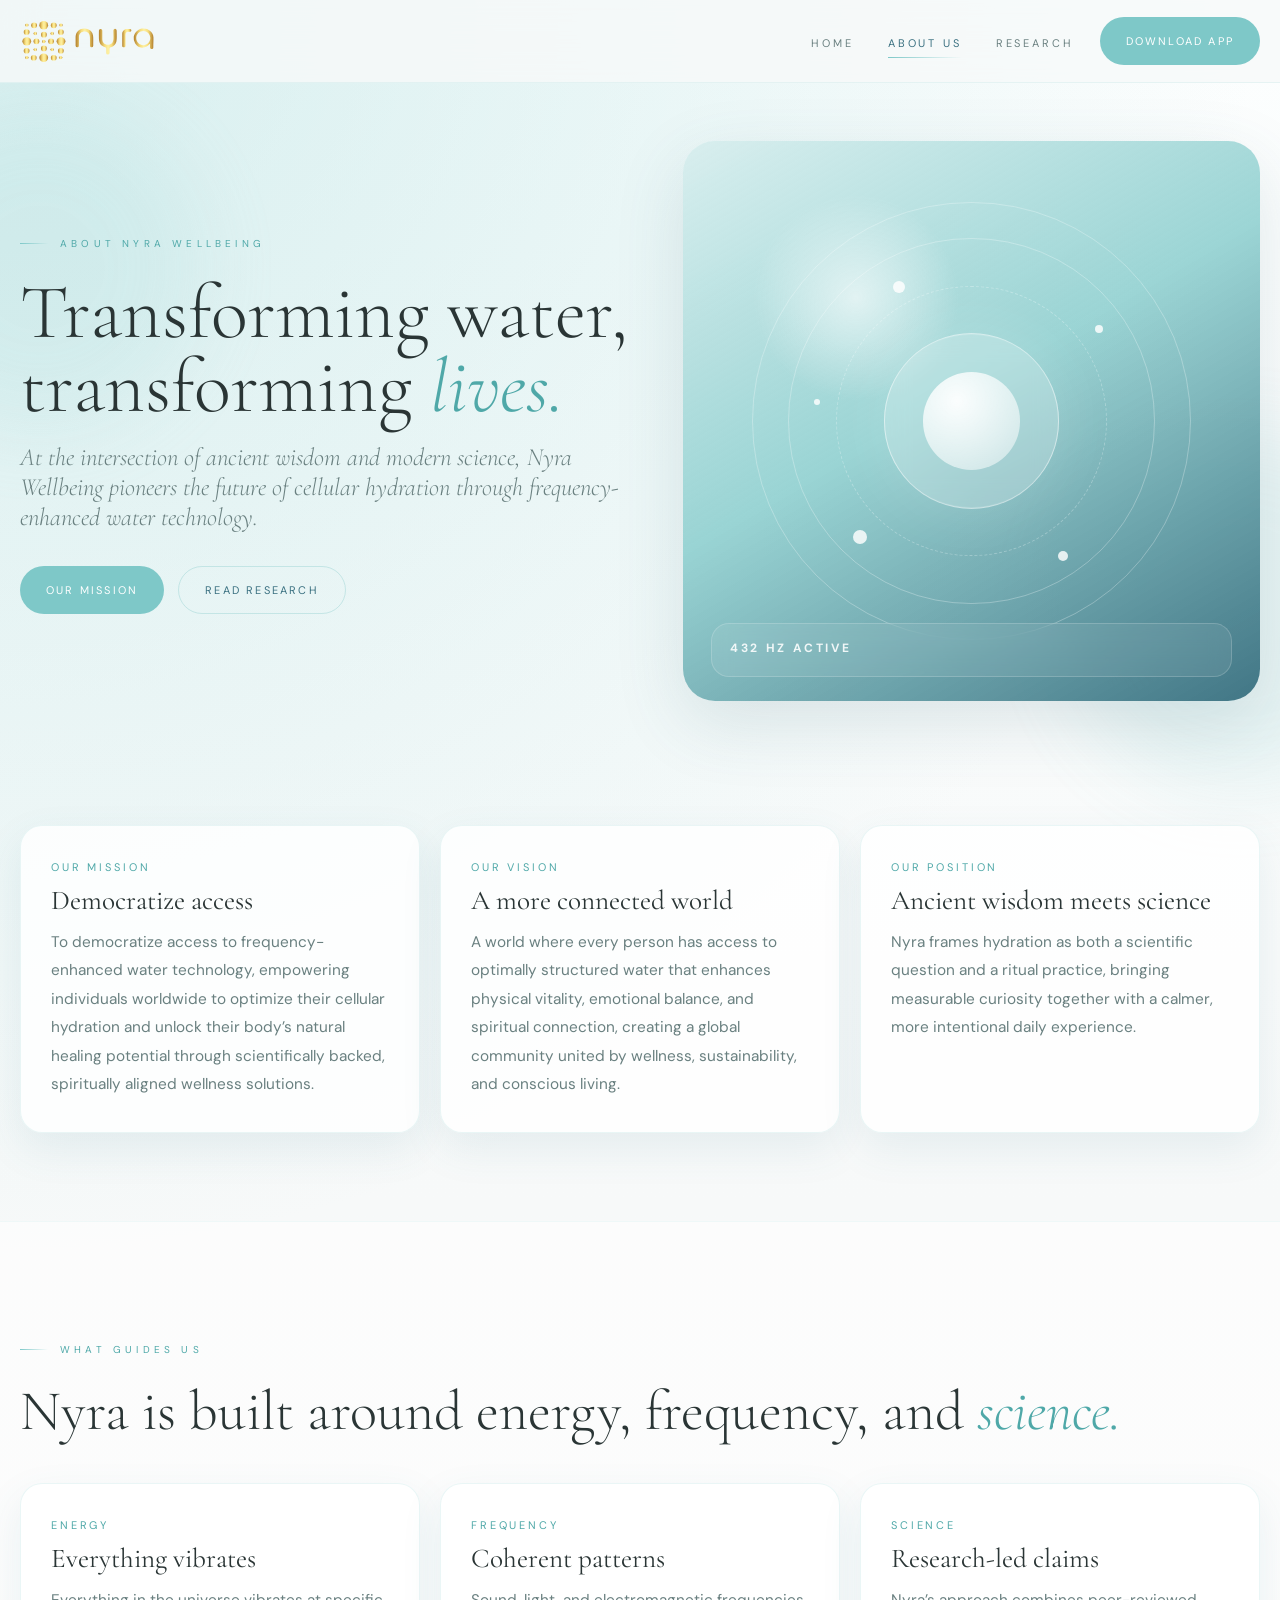
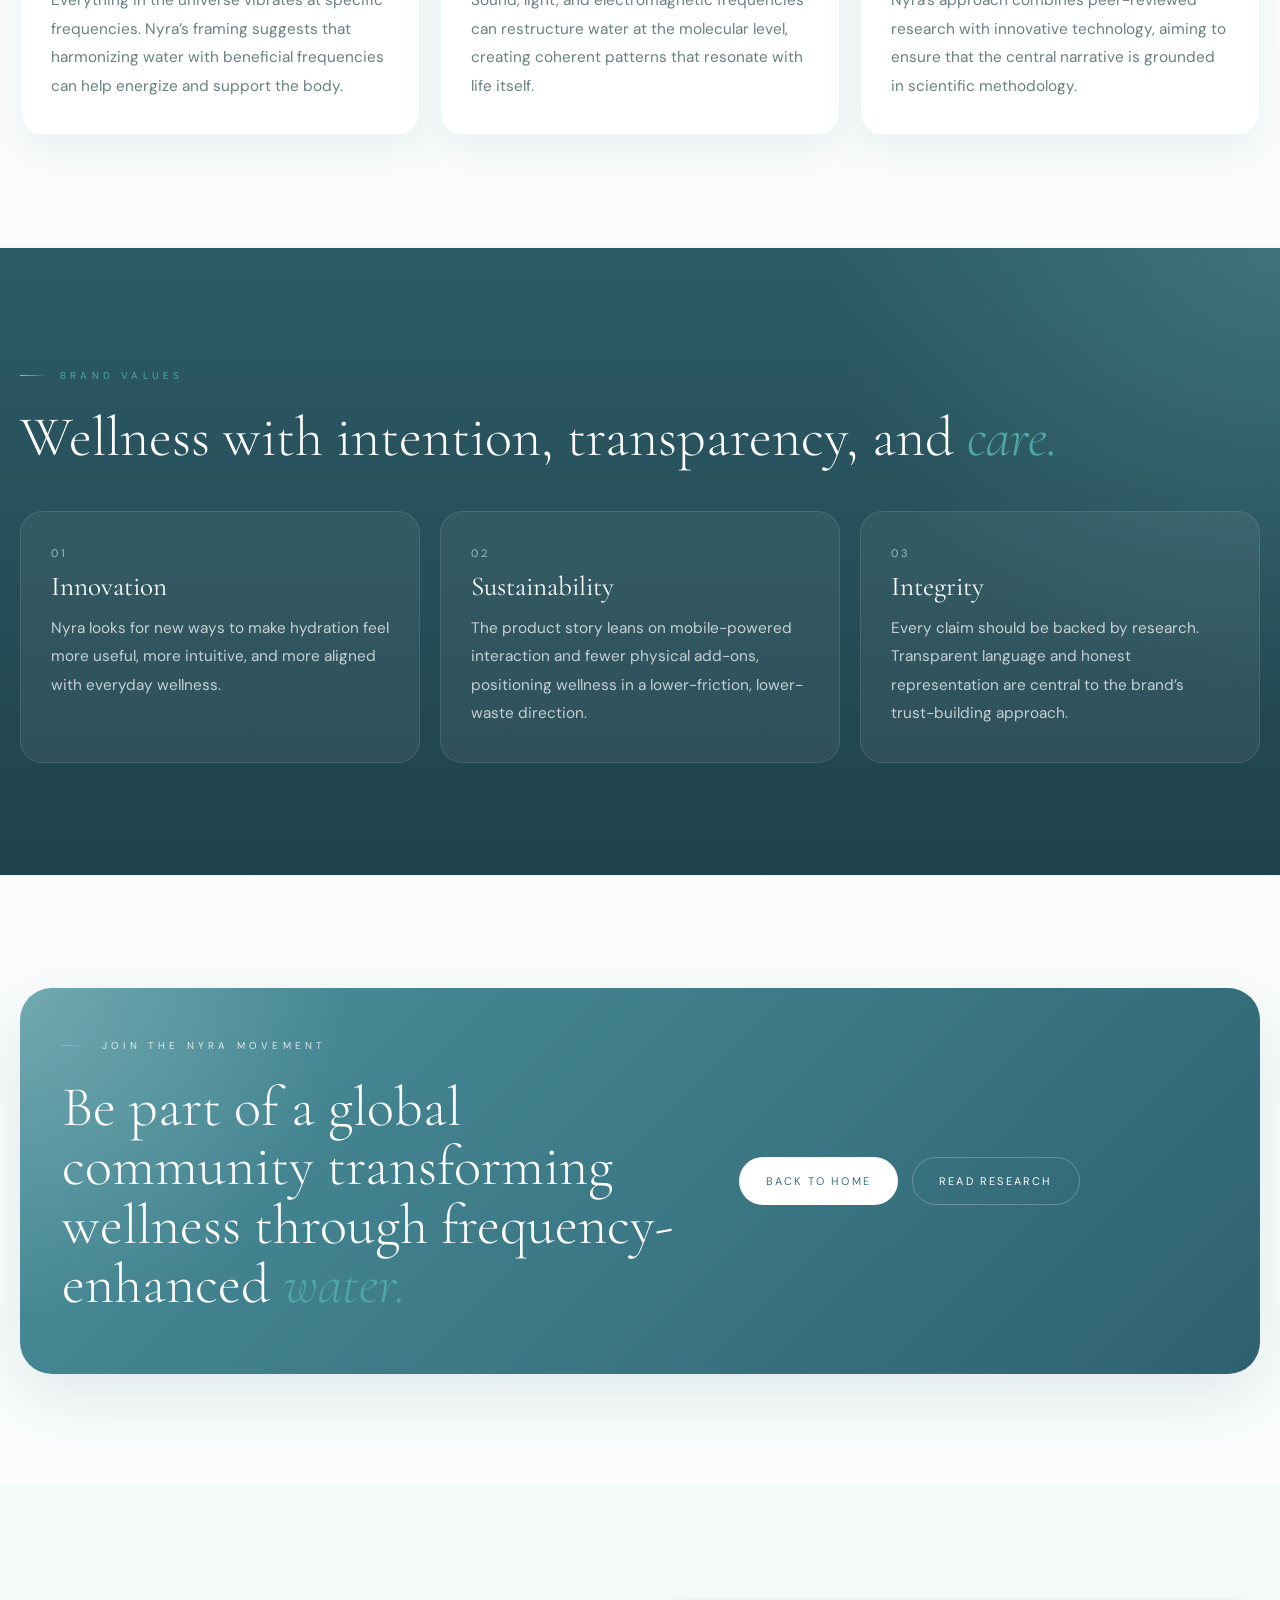
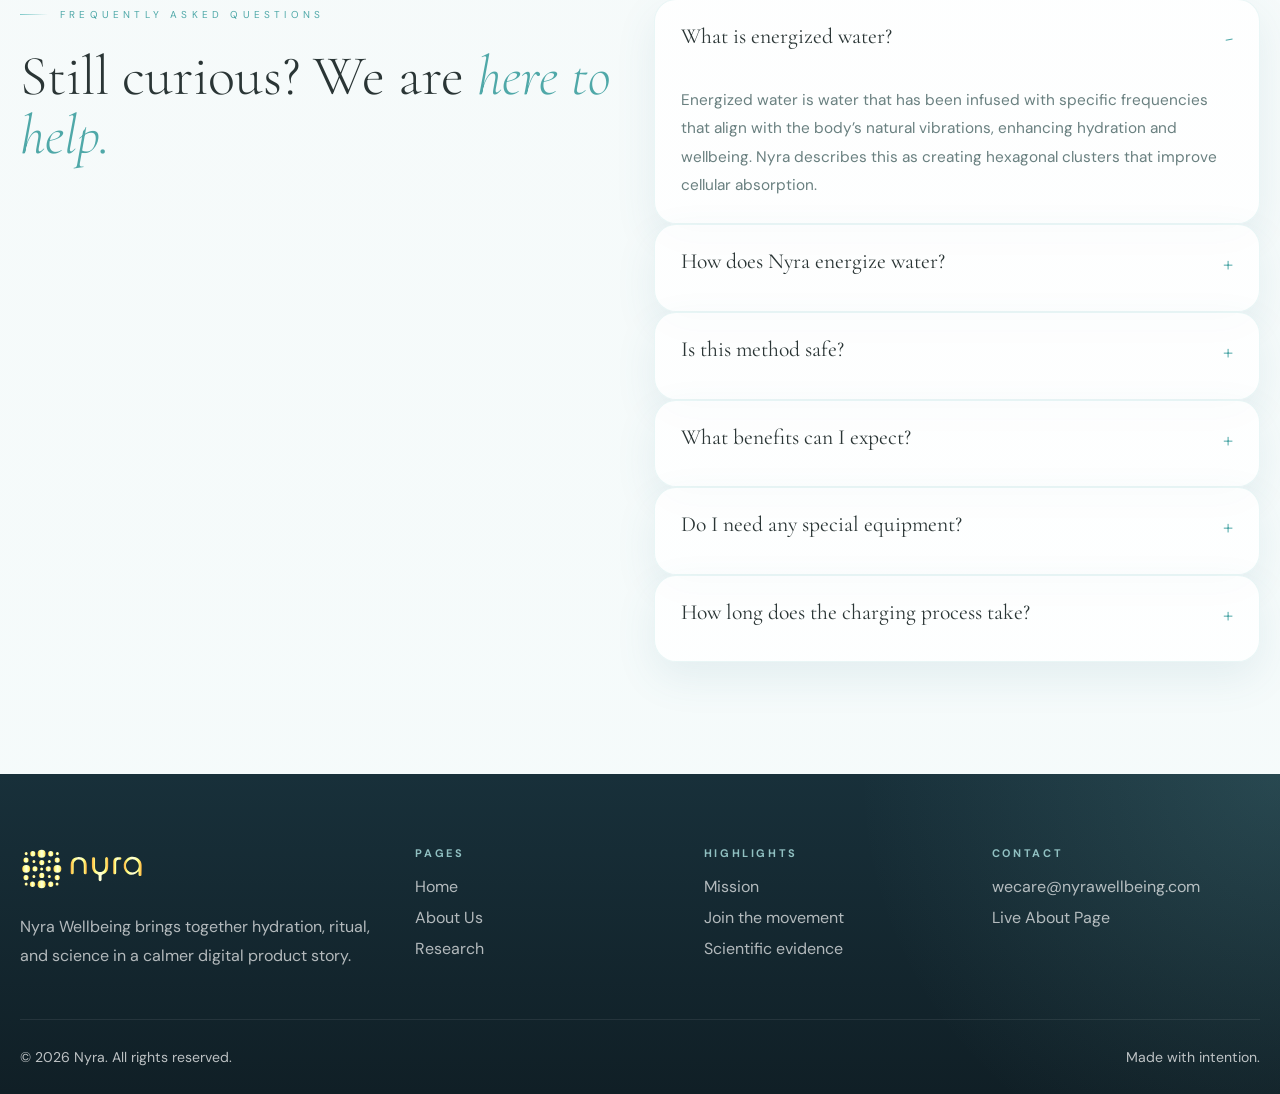
==== commit 049ef2a7: "Update about.html" ====
--- a/about.html
+++ b/about.html
@@ -44,7 +44,7 @@
             <div class="eyebrow">About Nyra Wellbeing</div>
             <h1 class="display">Transforming water, transforming <em>lives.</em></h1>
             <p class="hero__sub">At the intersection of ancient wisdom and modern science, Nyra Wellbeing pioneers the future of cellular hydration through frequency-enhanced water technology.</p>
-            <p class="lede">This page keeps the shared bright-calm layout intact while bringing across the live About page’s core content: mission, vision, philosophy, values, and community invitation.</p>
+            
             <div class="hero__actions">
               <a class="button" href="#mission">Our Mission</a>
               <a class="button-ghost" href="research.html">Read Research</a>
@@ -58,7 +58,8 @@
                 <div class="orb-cluster__core"></div>
               </div>
             </div>
-            <div class="page-visual__caption"><strong>Bright Calm Layout</strong><p>Shared visual components create continuity between the homepage, About page, and Research page.</p></div>
+            <div class="page-visual__caption"><strong>
+432 Hz Active</strong></div>
           </div>
         </div>
       </section>
@@ -75,7 +76,7 @@
         <div class="container">
           <div class="eyebrow">What Guides Us</div>
           <h2 class="heading">Nyra is built around energy, frequency, and <em>science.</em></h2>
-          <p class="intro">The original About page presents these three ideas as the foundation of the brand. Here they are translated into the shared card system and spacing of the rebuilt site.</p>
+          
           <div class="cards-3" style="margin-top: 42px;">
             <article class="card"><div class="card__kicker">Energy</div><h3>Everything vibrates</h3><p>Everything in the universe vibrates at specific frequencies. Nyra’s framing suggests that harmonizing water with beneficial frequencies can help energize and support the body.</p></article>
             <article class="card"><div class="card__kicker">Frequency</div><h3>Coherent patterns</h3><p>Sound, light, and electromagnetic frequencies can restructure water at the molecular level, creating coherent patterns that resonate with life itself.</p></article>
@@ -96,33 +97,14 @@
         </div>
       </section>
 
-      <section class="section">
-        <div class="container split-panel">
-          <div class="panel split-copy">
-            <div class="eyebrow">Why It Resonates</div>
-            <h2 class="heading">A design system that supports the same message on every <em>screen.</em></h2>
-            <p>Rather than treating the About page as a separate visual direction, the rebuild keeps the homepage aesthetic intact and lets content do the work. The result is more cohesive, calmer, and easier to scale into more pages later.</p>
-            <div class="pill-list"><span>Shared navigation and footer</span><span>Same responsive spacing logic</span><span>Reusable glassy water visuals</span><span>Consistent button and card styles</span></div>
-          </div>
-          <div class="panel-visual">
-            <div class="hero-visual__inner">
-              <div class="hero-orb">
-                <span class="ring"></span><span class="ring"></span><span class="ring"></span><span class="ring"></span>
-                <span class="spark spark--1"></span><span class="spark spark--2"></span><span class="spark spark--3"></span><span class="spark spark--4"></span><span class="spark spark--5"></span>
-                <div class="orb-core"></div>
-              </div>
-            </div>
-            <div class="panel-visual__note">One visual language, reused across every page</div>
-          </div>
-        </div>
-      </section>
+     
 
       <section class="section section-surface" id="join">
         <div class="container cta-band">
           <div>
             <div class="eyebrow" style="color: rgba(255,255,255,0.8);">Join the Nyra Movement</div>
             <h2 class="heading">Be part of a global community transforming wellness through frequency-enhanced <em>water.</em></h2>
-            <p>That call to action comes directly from the live About page content and now sits inside the same shared callout used elsewhere in the site.</p>
+            
           </div>
           <div class="hero__actions" style="margin-top: 0;">
             <a class="button-light" href="index.html">Back to Home</a>
@@ -136,7 +118,7 @@
           <div>
             <div class="eyebrow">Frequently Asked Questions</div>
             <h2 class="heading">Still curious? We are <em>here to help.</em></h2>
-            <p class="intro">These FAQs are brought across from the live About page and restyled to match the shared layout system.</p>
+            
           </div>
           <div>
             <details class="faq-item" open><summary>What is energized water?</summary><p>Energized water is water that has been infused with specific frequencies that align with the body’s natural vibrations, enhancing hydration and wellbeing. Nyra describes this as creating hexagonal clusters that improve cellular absorption.</p></details>
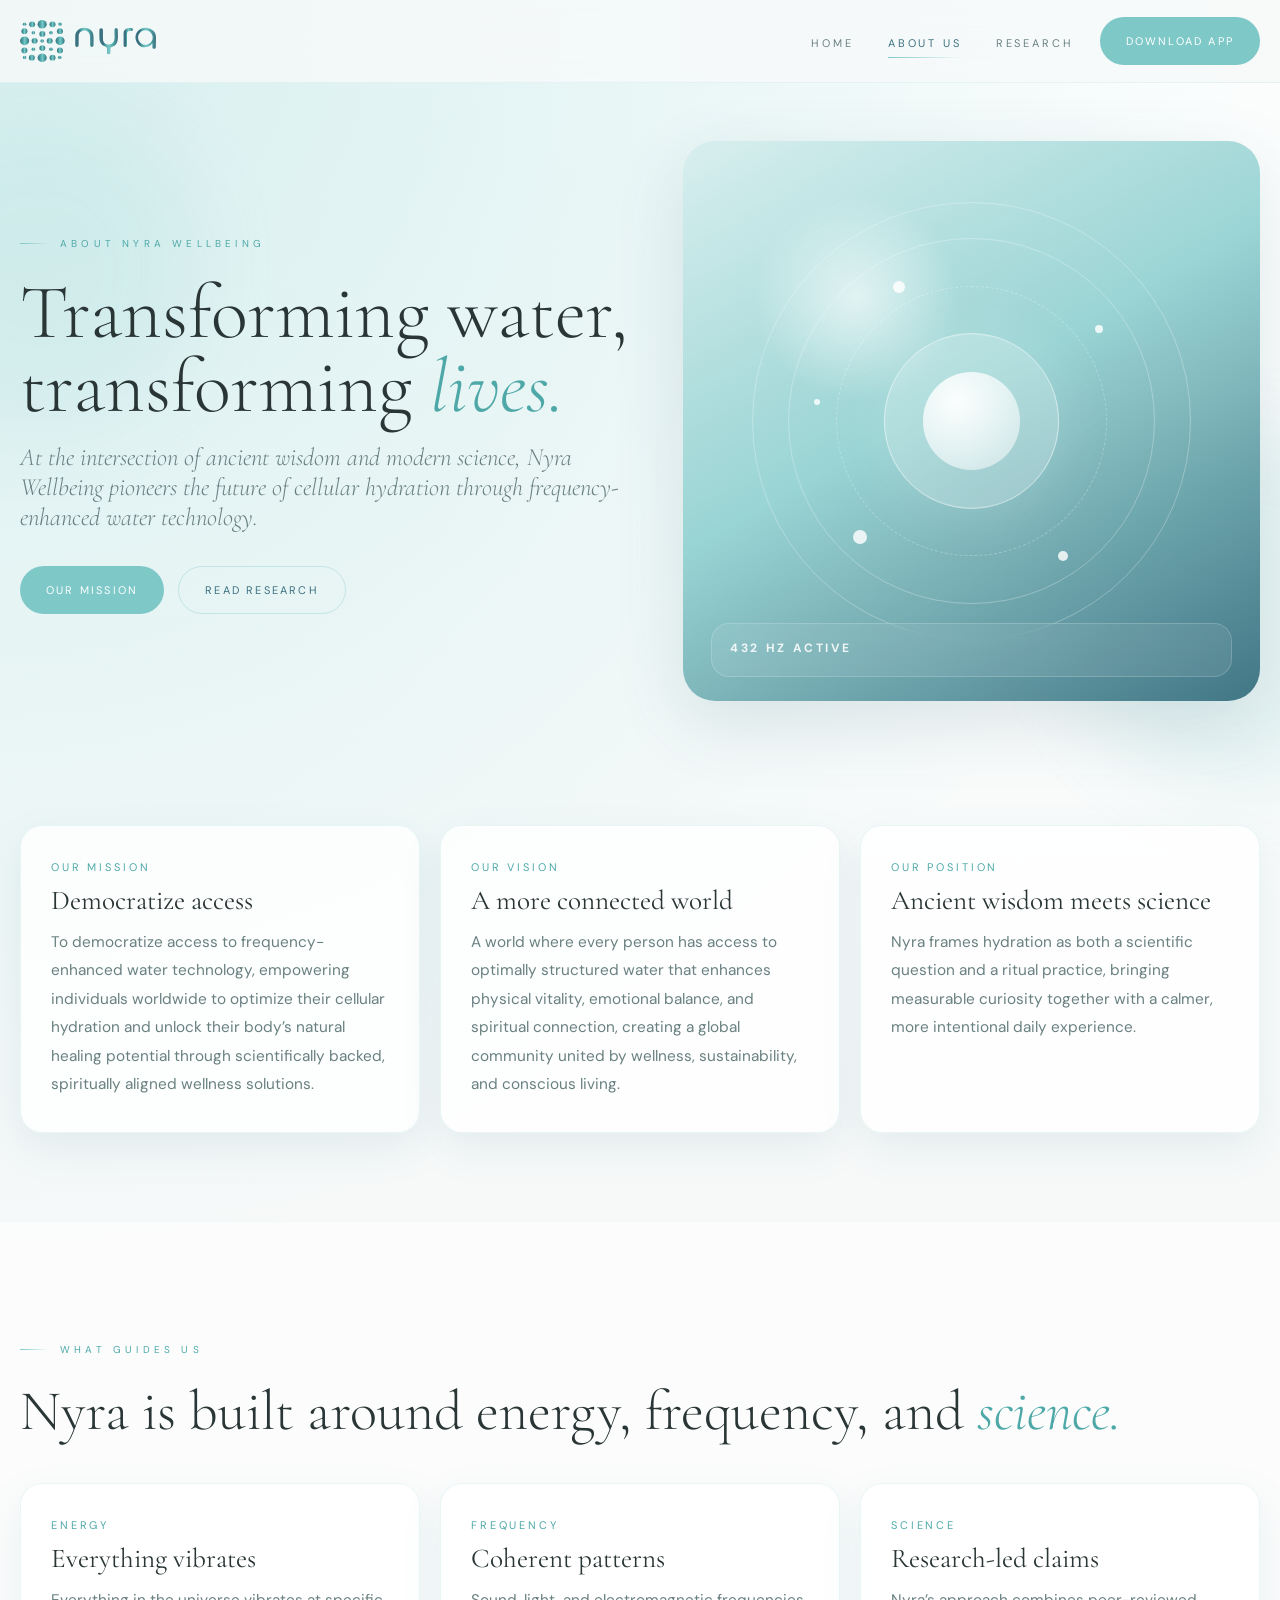
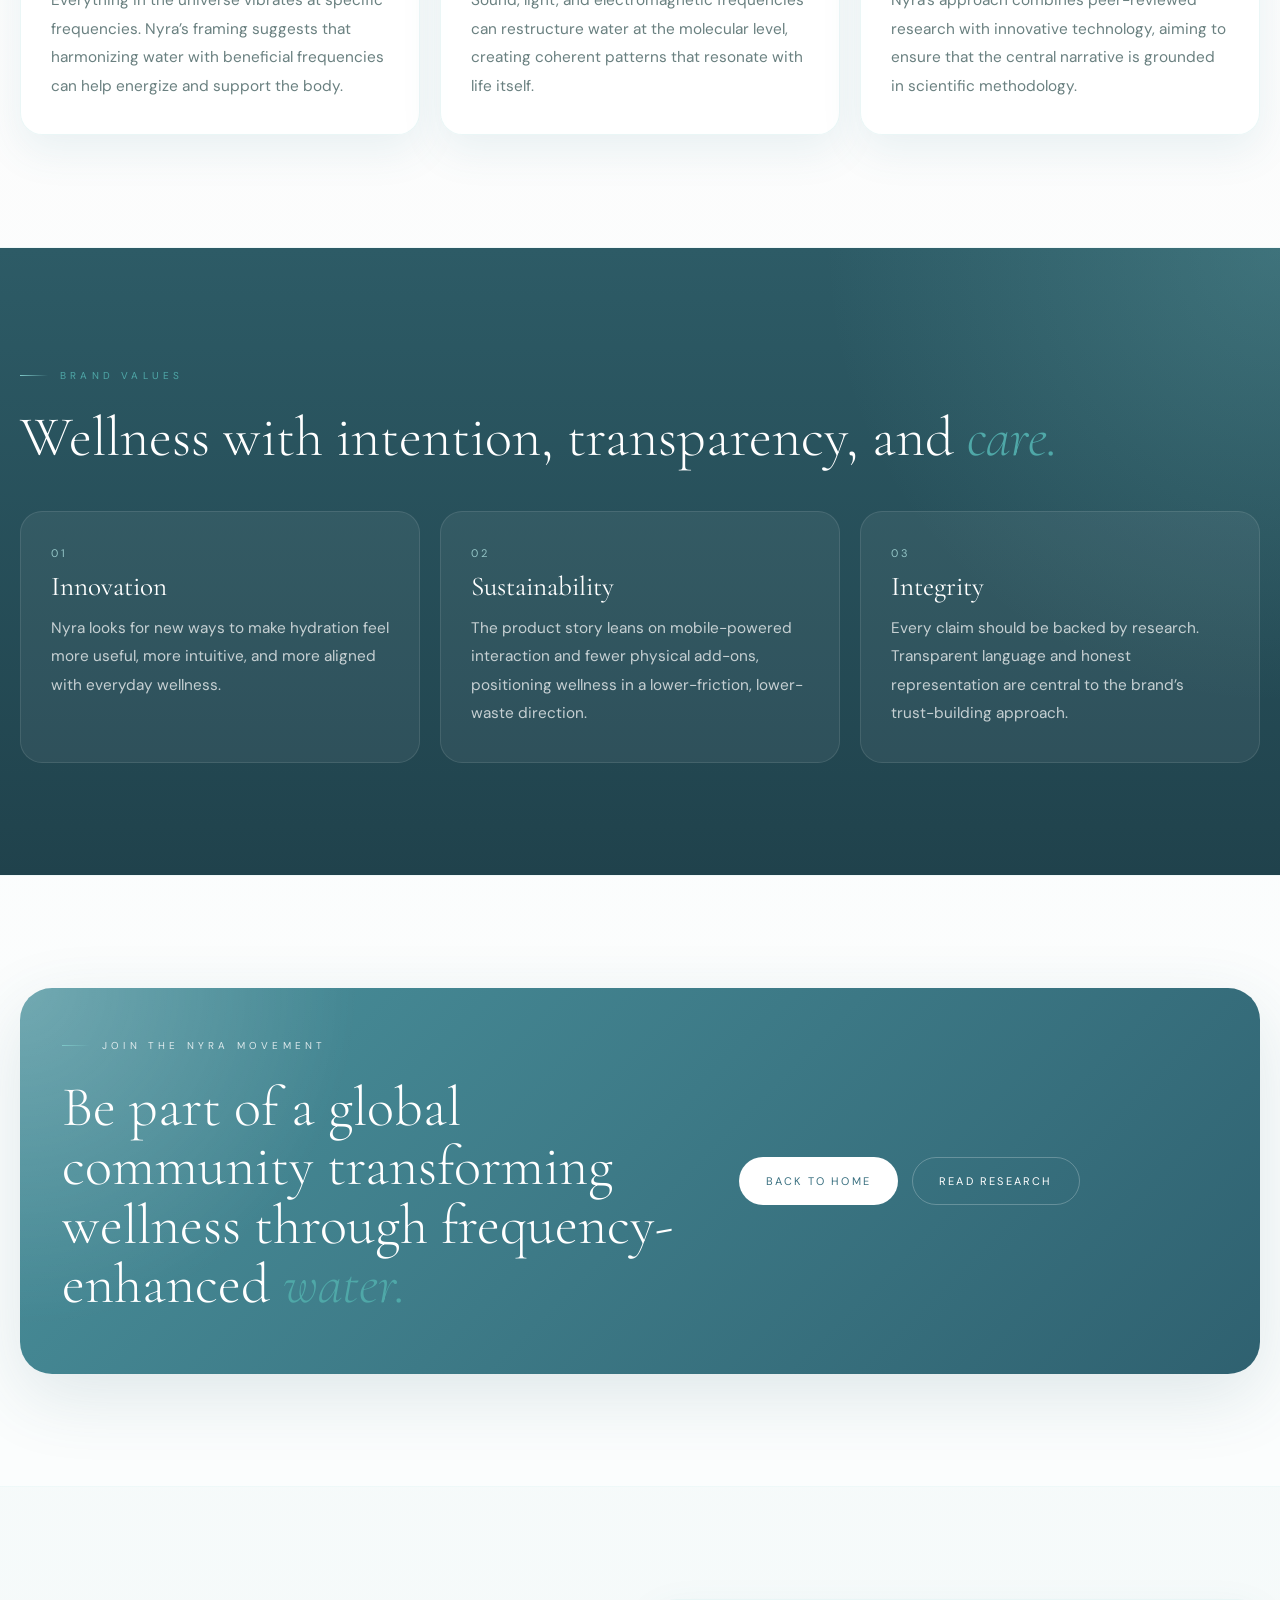
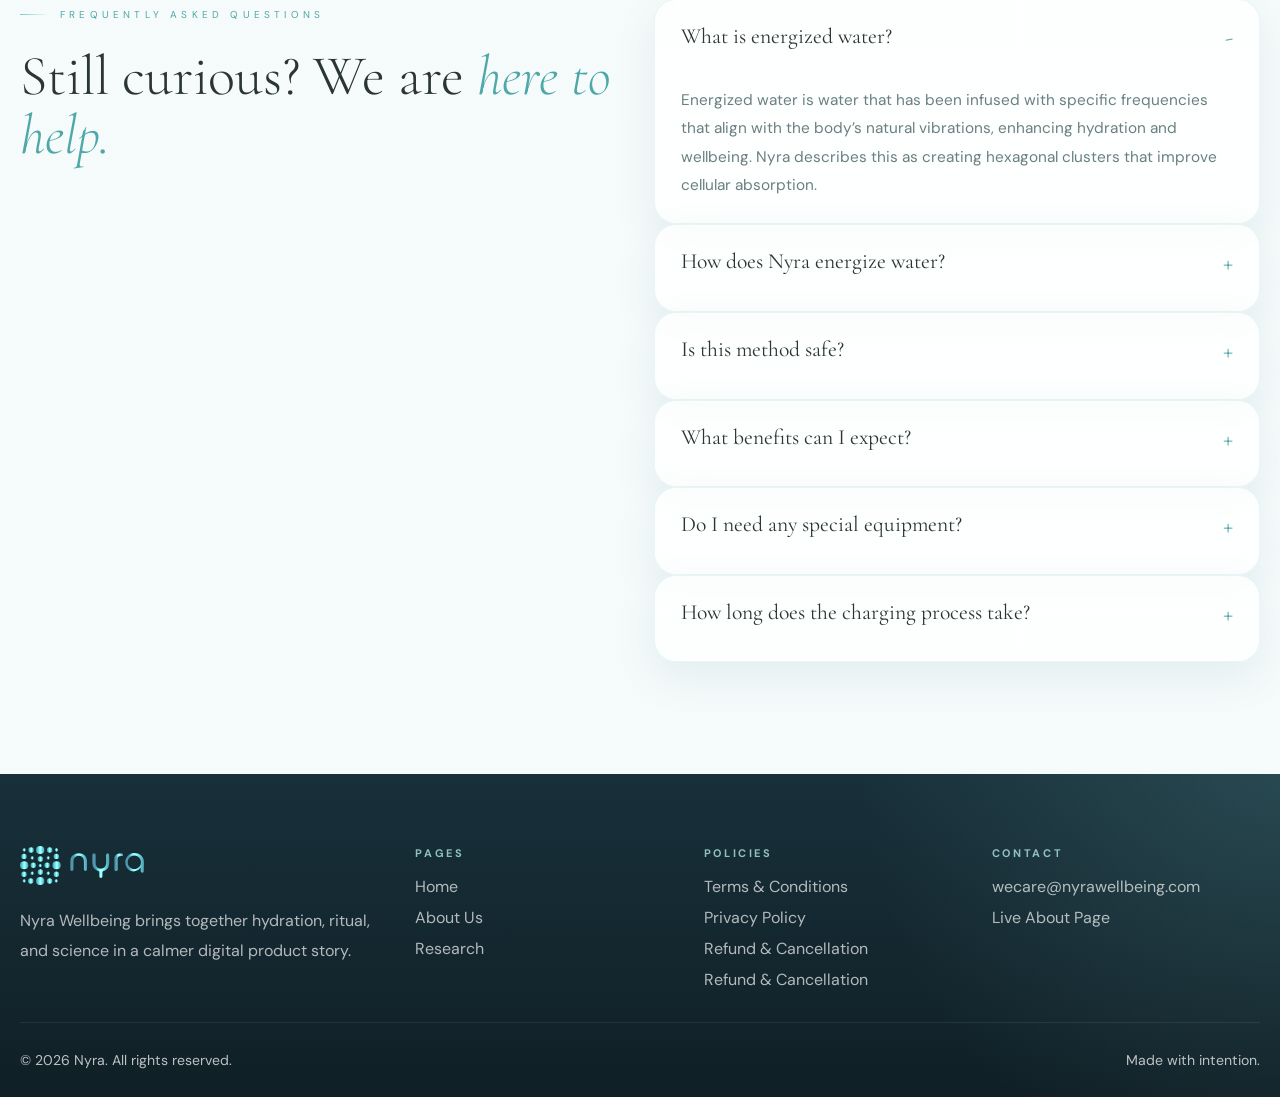
==== commit 75c9694a: "Add files via upload" ====
--- a/about.html
+++ b/about.html
@@ -137,7 +137,20 @@
         <div class="footer-grid">
           <div><a class="brand" href="index.html" aria-label="Nyra home"><img src="logo.svg" alt="Nyra"></a><p style="max-width: 360px; line-height: 1.85;">Nyra Wellbeing brings together hydration, ritual, and science in a calmer digital product story.</p></div>
           <div><h3>Pages</h3><ul><li><a href="index.html">Home</a></li><li><a href="about.html">About Us</a></li><li><a href="research.html">Research</a></li></ul></div>
-          <div><h3>Highlights</h3><ul><li><a href="#mission">Mission</a></li><li><a href="#join">Join the movement</a></li><li><a href="research.html">Scientific evidence</a></li></ul></div>
+          <div>
+
+            <h3>Policies</h3>
+
+            <ul>
+
+              <li><a href="terms-conditions.html">Terms & Conditions</a></li>
+              <li><a href="privacy-policy.html">Privacy Policy</a></li>
+              <li><a href="refund-cancellation-policy.html">Refund & Cancellation</a></li>
+              <li><a href="medical-disclaimer.html">Refund & Cancellation</a></li>
+
+            </ul>
+
+          </div>
           <div><h3>Contact</h3><ul><li><a href="mailto:wecare@nyrawellbeing.com">wecare@nyrawellbeing.com</a></li><li><a href="https://nyrawellbeing.com/about-us/" target="_blank" rel="noreferrer">Live About Page</a></li></ul></div>
         </div>
         <div class="footer-bottom"><span>&copy; <span data-year></span> Nyra. All rights reserved.</span><span>Made with intention.</span></div>
